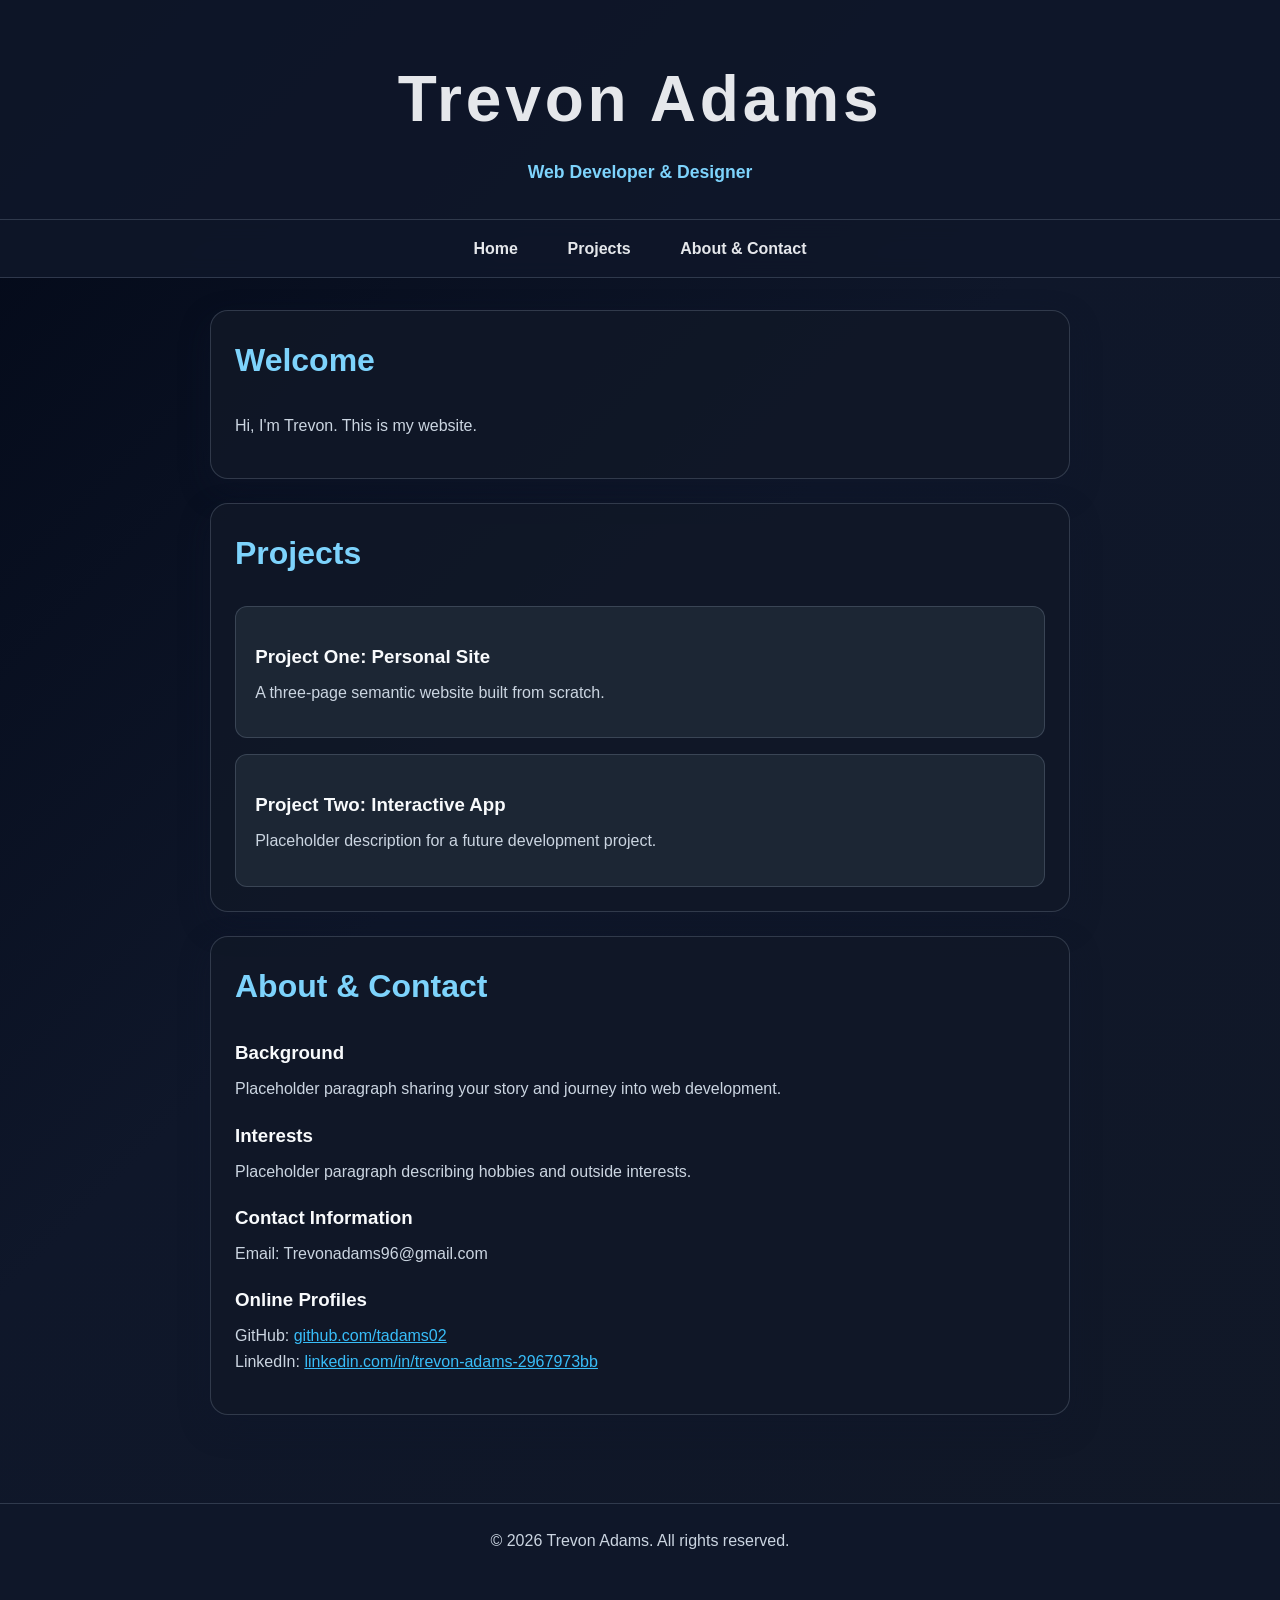
==== index.html @ 0c6b93f3 "Add portfolio website Co-authored-by: Copilot <223556219+Copilot@users.noreply.github.com>" ====
<!DOCTYPE html>
<html lang="en">
<head>
  <meta charset="UTF-8" />
  <meta name="viewport" content="width=device-width, initial-scale=1.0" />
  <title>Trevon Adams | Portfolio</title>
  <link rel="stylesheet" href="styles.css" />
</head>
<body>
  <header>
    <h1>Trevon Adams</h1>
    <p>Web Developer & Designer</p>
  </header>

  <nav>
    <ul>
      <li><a href="#home">Home</a></li>
      <li><a href="#projects">Projects</a></li>
      <li><a href="#about">About & Contact</a></li>
    </ul>
  </nav>

  <main>
    <section id="home">
      <h2>Welcome</h2>
      <p>Hi, I'm Trevon. This is my website.</p>
    </section>

    <section id="projects">
      <h2>Projects</h2>

      <article>
        <h3>Project One: Personal Site</h3>
        <p>A three-page semantic website built from scratch.</p>
      </article>

      <article>
        <h3>Project Two: Interactive App</h3>
        <p>Placeholder description for a future development project.</p>
      </article>
    </section>

    <section id="about">
      <h2>About & Contact</h2>

      <h3>Background</h3>
      <p>Placeholder paragraph sharing your story and journey into web development.</p>

      <h3>Interests</h3>
      <p>Placeholder paragraph describing hobbies and outside interests.</p>

      <h3>Contact Information</h3>
      <p>Email: Trevonadams96@gmail.com</p>

      <h3>Online Profiles</h3>
      <p>
        GitHub: <a href="https://github.com/tadams02" target="_blank" rel="noreferrer">github.com/tadams02</a><br />
        LinkedIn: <a href="https://www.linkedin.com/in/trevon-adams-2967973bb" target="_blank" rel="noreferrer">linkedin.com/in/trevon-adams-2967973bb</a>
      </p>
    </section>
  </main>

  <footer>
    <p>&copy; 2026 Trevon Adams. All rights reserved.</p>
  </footer>
</body>
</html>
---- styles.css ----
:root {
  --bg: #0f172a;
  --panel: #111827;
  --panel-alt: #1f2937;
  --text: #e5e7eb;
  --muted: #cbd5e1;
  --accent: #7dd3fc;
  --accent-strong: #38bdf8;
  --border: rgba(148, 163, 184, 0.25);
  --shadow: rgba(15, 23, 42, 0.4);
}

* {
  box-sizing: border-box;
}

html {
  scroll-behavior: smooth;
}

body {
  margin: 0;
  font-family: Arial, Helvetica, sans-serif;
  line-height: 1.6;
  color: var(--text);
  background: linear-gradient(135deg, #020817 0%, #0f172a 45%, #111827 100%);
}

header {
  background: rgba(15, 23, 42, 0.9);
  border-bottom: 1px solid var(--border);
  padding: 3rem 1.25rem 2rem;
  text-align: center;
}

header h1 {
  margin: 0;
  font-size: clamp(2.2rem, 5vw, 4rem);
  letter-spacing: 0.06em;
}

header p {
  margin: 0.5rem 0 0;
  color: var(--accent);
  font-size: 1.1rem;
  font-weight: 600;
}

nav {
  position: sticky;
  top: 0;
  background: rgba(15, 23, 42, 0.9);
  backdrop-filter: blur(10px);
  border-bottom: 1px solid var(--border);
  z-index: 10;
}

nav ul {
  list-style: none;
  display: flex;
  justify-content: center;
  gap: 1.5rem;
  margin: 0;
  padding: 1rem;
  flex-wrap: wrap;
}

nav a {
  color: var(--text);
  text-decoration: none;
  font-weight: 600;
  padding: 0.5rem 0.8rem;
  border-radius: 999px;
  transition: background-color 0.2s ease, color 0.2s ease;
}

nav a:hover,
nav a:focus {
  background: rgba(125, 211, 252, 0.15);
  color: var(--accent);
}

main {
  max-width: 900px;
  margin: 0 auto;
  padding: 2rem 1.25rem 4rem;
}

section {
  background: rgba(17, 24, 39, 0.85);
  border: 1px solid var(--border);
  border-radius: 18px;
  padding: 1.5rem;
  margin-bottom: 1.5rem;
  box-shadow: 0 12px 30px var(--shadow);
}

section h2 {
  margin-top: 0;
  font-size: 2rem;
  color: var(--accent);
}

article {
  background: rgba(31, 41, 55, 0.9);
  border: 1px solid var(--border);
  border-radius: 12px;
  padding: 1rem 1.2rem;
  margin-top: 1rem;
}

h3 {
  margin-bottom: 0.5rem;
  color: #f8fafc;
}

p {
  margin-top: 0;
  color: var(--muted);
}

a {
  color: var(--accent-strong);
}

footer {
  text-align: center;
  padding: 1.5rem 1rem 2.5rem;
  color: var(--muted);
  border-top: 1px solid var(--border);
  background: rgba(15, 23, 42, 0.8);
}

@media (max-width: 600px) {
  nav ul {
    gap: 0.5rem;
  }

  section {
    padding: 1.1rem;
  }
}
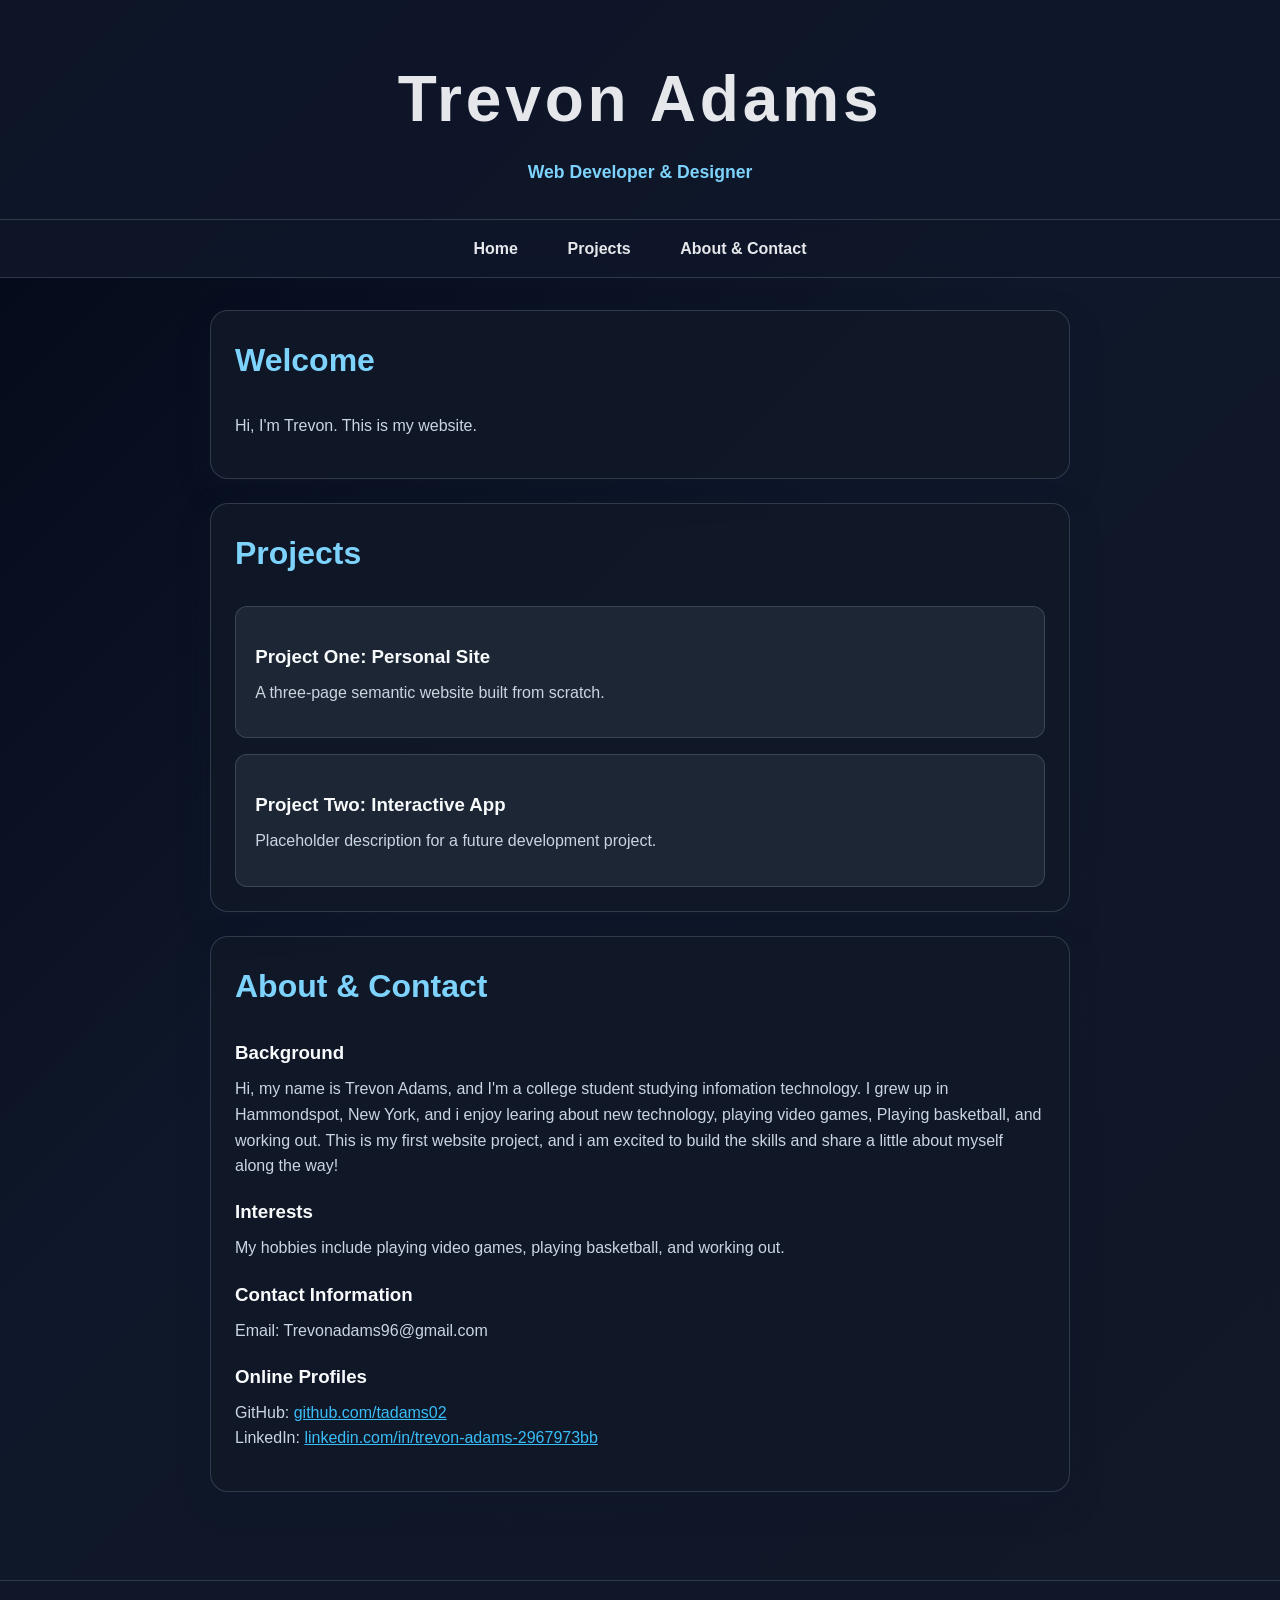
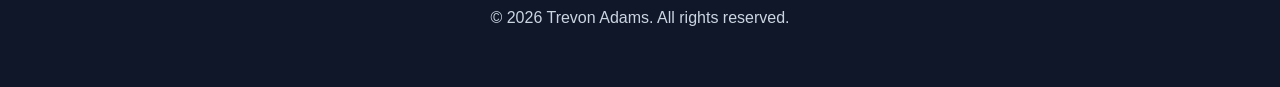
==== commit 7744d44c: "Sync latest portfolio site changes Co-authored-by: Copilot <223556219+Copilot@users.noreply.github.c" ====
--- a/index.html
+++ b/index.html
@@ -44,10 +44,10 @@
       <h2>About & Contact</h2>
 
       <h3>Background</h3>
-      <p>Placeholder paragraph sharing your story and journey into web development.</p>
+      <p>Hi, my name is Trevon Adams, and I'm  a college student studying infomation technology. I grew up in Hammondspot, New York, and i enjoy learing about new technology, playing video games, Playing basketball, and working out. This is my first website project, and i am excited to build the skills and share a little about myself along the way!</p>
 
       <h3>Interests</h3>
-      <p>Placeholder paragraph describing hobbies and outside interests.</p>
+      <p>My hobbies include playing video games, playing basketball, and working out.</p>
 
       <h3>Contact Information</h3>
       <p>Email: Trevonadams96@gmail.com</p>
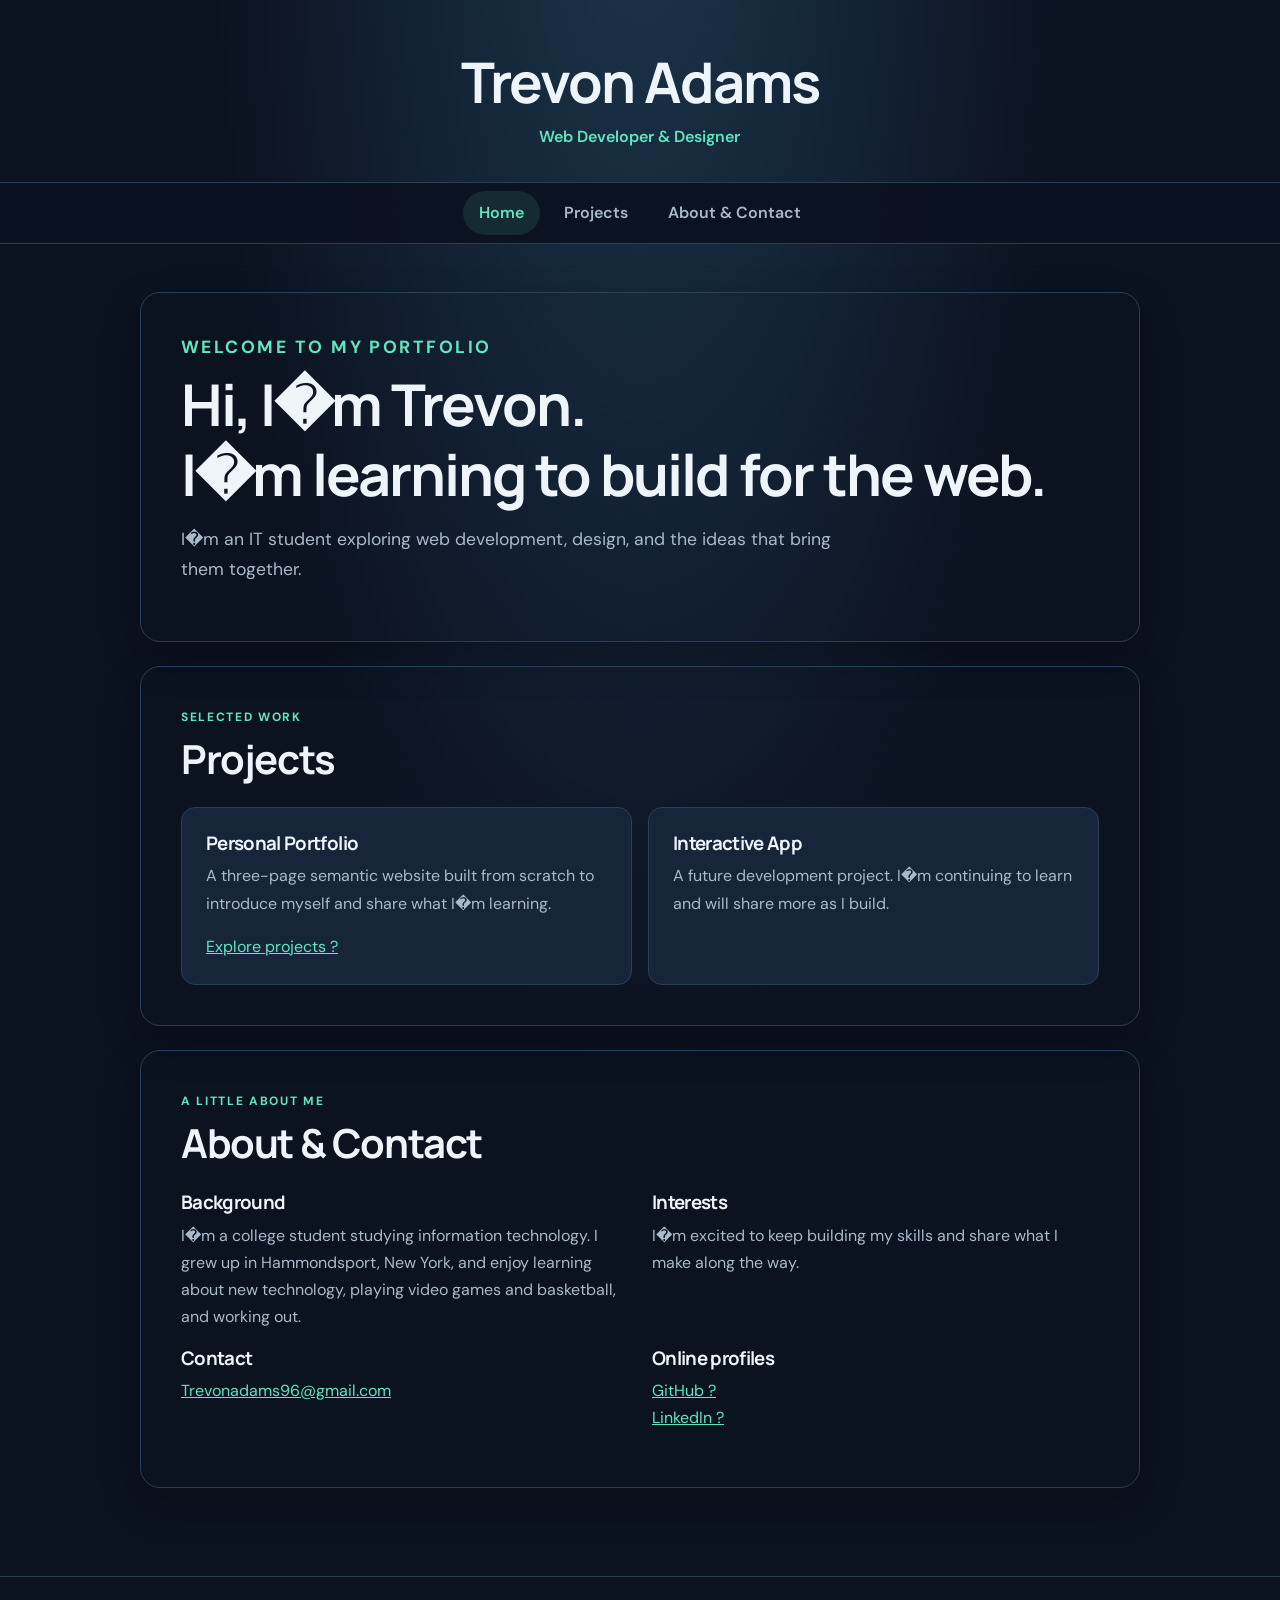
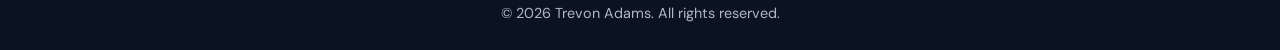
==== commit ac964568: "Refresh portfolio styling and responsive layouts" ====
--- a/index.html
+++ b/index.html
@@ -1,67 +1,4 @@
 <!DOCTYPE html>
 <html lang="en">
-<head>
-  <meta charset="UTF-8" />
-  <meta name="viewport" content="width=device-width, initial-scale=1.0" />
-  <title>Trevon Adams | Portfolio</title>
-  <link rel="stylesheet" href="styles.css" />
-</head>
-<body>
-  <header>
-    <h1>Trevon Adams</h1>
-    <p>Web Developer & Designer</p>
-  </header>
-
-  <nav>
-    <ul>
-      <li><a href="#home">Home</a></li>
-      <li><a href="#projects">Projects</a></li>
-      <li><a href="#about">About & Contact</a></li>
-    </ul>
-  </nav>
-
-  <main>
-    <section id="home">
-      <h2>Welcome</h2>
-      <p>Hi, I'm Trevon. This is my website.</p>
-    </section>
-
-    <section id="projects">
-      <h2>Projects</h2>
-
-      <article>
-        <h3>Project One: Personal Site</h3>
-        <p>A three-page semantic website built from scratch.</p>
-      </article>
-
-      <article>
-        <h3>Project Two: Interactive App</h3>
-        <p>Placeholder description for a future development project.</p>
-      </article>
-    </section>
-
-    <section id="about">
-      <h2>About & Contact</h2>
-
-      <h3>Background</h3>
-      <p>Hi, my name is Trevon Adams, and I'm  a college student studying infomation technology. I grew up in Hammondspot, New York, and i enjoy learing about new technology, playing video games, Playing basketball, and working out. This is my first website project, and i am excited to build the skills and share a little about myself along the way!</p>
-
-      <h3>Interests</h3>
-      <p>My hobbies include playing video games, playing basketball, and working out.</p>
-
-      <h3>Contact Information</h3>
-      <p>Email: Trevonadams96@gmail.com</p>
-
-      <h3>Online Profiles</h3>
-      <p>
-        GitHub: <a href="https://github.com/tadams02" target="_blank" rel="noreferrer">github.com/tadams02</a><br />
-        LinkedIn: <a href="https://www.linkedin.com/in/trevon-adams-2967973bb" target="_blank" rel="noreferrer">linkedin.com/in/trevon-adams-2967973bb</a>
-      </p>
-    </section>
-  </main>
-
-  <footer>
-    <p>&copy; 2026 Trevon Adams. All rights reserved.</p>
-  </footer>
-</body>
-</html>
+<head><meta charset="UTF-8" /><meta name="viewport" content="width=device-width, initial-scale=1.0" /><title>Trevon Adams | Portfolio</title><link rel="preconnect" href="https://fonts.googleapis.com" /><link rel="preconnect" href="https://fonts.gstatic.com" crossorigin /><link href="https://fonts.googleapis.com/css2?family=DM+Sans:wght@400;500;600;700&family=Manrope:wght@600;700;800&display=swap" rel="stylesheet" /><link rel="stylesheet" href="styles.css" /></head>
+<body><header><a class="brand" href="index.html"><h1>Trevon Adams</h1><p>Web Developer &amp; Designer</p></a></header><nav aria-label="Main navigation"><ul><li><a href="index.html" aria-current="page">Home</a></li><li><a href="projects.html">Projects</a></li><li><a href="about.html">About &amp; Contact</a></li></ul></nav><main><section id="home" class="hero"><p class="eyebrow">Welcome to my portfolio</p><h2>Hi, I�m Trevon.<br />I�m learning to build for the web.</h2><p>I�m an IT student exploring web development, design, and the ideas that bring them together.</p></section><section id="projects"><div class="section-heading"><p class="eyebrow">Selected work</p><h2>Projects</h2></div><div class="card-grid"><article><h3>Personal Portfolio</h3><p>A three-page semantic website built from scratch to introduce myself and share what I�m learning.</p><a href="projects.html">Explore projects ?</a></article><article><h3>Interactive App</h3><p>A future development project. I�m continuing to learn and will share more as I build.</p></article></div></section><section id="about"><div class="section-heading"><p class="eyebrow">A little about me</p><h2>About &amp; Contact</h2></div><div class="about-grid"><div><h3>Background</h3><p>I�m a college student studying information technology. I grew up in Hammondsport, New York, and enjoy learning about new technology, playing video games and basketball, and working out.</p></div><div><h3>Interests</h3><p>I�m excited to keep building my skills and share what I make along the way.</p></div><div><h3>Contact</h3><p><a href="mailto:Trevonadams96@gmail.com">Trevonadams96@gmail.com</a></p></div><div><h3>Online profiles</h3><p><a href="https://github.com/tadams02" target="_blank" rel="noreferrer">GitHub ?</a><br /><a href="https://www.linkedin.com/in/trevon-adams-2967973bb" target="_blank" rel="noreferrer">LinkedIn ?</a></p></div></div></section></main><footer><p>&copy; 2026 Trevon Adams. All rights reserved.</p></footer></body></html>
--- a/styles.css
+++ b/styles.css
@@ -1,142 +1,39 @@
-:root {
-  --bg: #0f172a;
-  --panel: #111827;
-  --panel-alt: #1f2937;
-  --text: #e5e7eb;
-  --muted: #cbd5e1;
-  --accent: #7dd3fc;
-  --accent-strong: #38bdf8;
-  --border: rgba(148, 163, 184, 0.25);
-  --shadow: rgba(15, 23, 42, 0.4);
-}
-
-* {
-  box-sizing: border-box;
-}
-
-html {
-  scroll-behavior: smooth;
-}
-
-body {
-  margin: 0;
-  font-family: Arial, Helvetica, sans-serif;
-  line-height: 1.6;
-  color: var(--text);
-  background: linear-gradient(135deg, #020817 0%, #0f172a 45%, #111827 100%);
-}
-
-header {
-  background: rgba(15, 23, 42, 0.9);
-  border-bottom: 1px solid var(--border);
-  padding: 3rem 1.25rem 2rem;
-  text-align: center;
-}
-
-header h1 {
-  margin: 0;
-  font-size: clamp(2.2rem, 5vw, 4rem);
-  letter-spacing: 0.06em;
-}
-
-header p {
-  margin: 0.5rem 0 0;
-  color: var(--accent);
-  font-size: 1.1rem;
-  font-weight: 600;
-}
-
-nav {
-  position: sticky;
-  top: 0;
-  background: rgba(15, 23, 42, 0.9);
-  backdrop-filter: blur(10px);
-  border-bottom: 1px solid var(--border);
-  z-index: 10;
-}
-
-nav ul {
-  list-style: none;
-  display: flex;
-  justify-content: center;
-  gap: 1.5rem;
-  margin: 0;
-  padding: 1rem;
-  flex-wrap: wrap;
-}
-
-nav a {
-  color: var(--text);
-  text-decoration: none;
-  font-weight: 600;
-  padding: 0.5rem 0.8rem;
-  border-radius: 999px;
-  transition: background-color 0.2s ease, color 0.2s ease;
-}
-
-nav a:hover,
-nav a:focus {
-  background: rgba(125, 211, 252, 0.15);
-  color: var(--accent);
-}
-
-main {
-  max-width: 900px;
-  margin: 0 auto;
-  padding: 2rem 1.25rem 4rem;
-}
-
-section {
-  background: rgba(17, 24, 39, 0.85);
-  border: 1px solid var(--border);
-  border-radius: 18px;
-  padding: 1.5rem;
-  margin-bottom: 1.5rem;
-  box-shadow: 0 12px 30px var(--shadow);
-}
-
-section h2 {
-  margin-top: 0;
-  font-size: 2rem;
-  color: var(--accent);
-}
-
-article {
-  background: rgba(31, 41, 55, 0.9);
-  border: 1px solid var(--border);
-  border-radius: 12px;
-  padding: 1rem 1.2rem;
-  margin-top: 1rem;
-}
-
-h3 {
-  margin-bottom: 0.5rem;
-  color: #f8fafc;
-}
-
-p {
-  margin-top: 0;
-  color: var(--muted);
-}
-
-a {
-  color: var(--accent-strong);
-}
-
-footer {
-  text-align: center;
-  padding: 1.5rem 1rem 2.5rem;
-  color: var(--muted);
-  border-top: 1px solid var(--border);
-  background: rgba(15, 23, 42, 0.8);
-}
-
-@media (max-width: 600px) {
-  nav ul {
-    gap: 0.5rem;
-  }
-
-  section {
-    padding: 1.1rem;
-  }
-}
+:root { --bg:#0b1220; --surface:#111c2d; --surface-soft:#17253a; --text:#edf4fa; --muted:#a9bacb; --accent:#63e6be; --line:#294057; --space:8px; }
+* { box-sizing:border-box; }
+html { scroll-behavior:smooth; }
+body { margin:0; background:radial-gradient(ellipse at 50% -10%,#1c354b 0%,var(--bg) 48%); color:var(--text); font:400 16px/1.7 'DM Sans',sans-serif; }
+h1,h2,h3 { font-family:'Manrope',sans-serif; line-height:1.2; letter-spacing:-.035em; }
+h2 { font-size:clamp(1.7rem,4vw,2.5rem); margin:0 0 16px; }
+p { color:var(--muted); margin:0 0 16px; }
+a { color:var(--accent); }
+header { text-align:center; padding:48px 24px 32px; }
+.brand { text-decoration:none; display:inline-block; }
+header h1 { font-size:clamp(2rem,5vw,3.5rem); margin:0; color:var(--text); }
+header p { color:var(--accent); font-weight:600; margin:8px 0 0; }
+nav { position:sticky; top:0; z-index:5; background:#0b1220ef; border-block:1px solid var(--line); backdrop-filter:blur(12px); }
+nav ul { display:flex; justify-content:center; flex-wrap:wrap; gap:8px; margin:0; padding:8px; list-style:none; }
+nav a { display:block; text-decoration:none; color:var(--muted); font-weight:600; padding:8px 16px; border-radius:999px; }
+nav a:hover,nav a:focus-visible,nav a[aria-current=page] { background:#63e6be1c; color:var(--accent); }
+main { width:min(calc(100% - 48px),1000px); margin:0 auto; padding:48px 0 64px; }
+section { min-width:0; background:linear-gradient(145deg,#142236ef,var(--surface)ef); border:1px solid var(--line); border-radius:20px; padding:clamp(24px,5vw,40px); margin-bottom:24px; box-shadow:0 16px 44px #0003; }
+.hero { min-height:270px; display:flex; flex-direction:column; justify-content:center; }
+.hero h2 { font-size:clamp(2rem,6vw,3.6rem); }
+.hero>p { max-width:58ch; font-size:1.1rem; }
+.eyebrow { color:var(--accent); text-transform:uppercase; letter-spacing:.14em; font-size:.75rem; font-weight:700; margin:0 0 8px; }
+.card-grid,.content-grid { display:grid; grid-template-columns:repeat(2,minmax(0,1fr)); gap:16px; }
+article { background:var(--surface-soft); border:1px solid var(--line); border-radius:14px; padding:24px; }
+article h3 { margin:0 0 8px; }
+.section-heading { margin-bottom:24px; }
+.about-grid { display:grid; grid-template-columns:repeat(2,minmax(0,1fr)); gap:0 24px; }
+.about-grid h3 { margin:0 0 8px; }
+.about-hero { flex-direction:row; align-items:center; gap:40px; }
+.about-hero>div { flex:1; }
+.about-hero img { width:min(32%,240px); aspect-ratio:1; object-fit:cover; border-radius:50%; border:4px solid #63e6be55; }
+.content-grid section { margin:0; }
+.content-grid section:first-child,.content-grid .contact-card { grid-column:span 2; }
+.skill-list { color:var(--muted); padding-left:24px; }
+.skill-list li { margin-bottom:8px; }
+footer { border-top:1px solid var(--line); padding:24px; text-align:center; }
+footer p { margin:0; font-size:.9rem; }
+@media (max-width:768px) { main { width:min(calc(100% - 32px),1000px); padding-top:32px; } .about-hero { gap:24px; } }
+@media (max-width:480px) { nav ul { gap:0; } nav a { padding:8px 12px; font-size:.9rem; } main { width:calc(100% - 24px); padding:24px 0 40px; } section { padding:24px; border-radius:16px; } .card-grid,.content-grid,.about-grid { grid-template-columns:1fr; } .content-grid section:first-child,.content-grid .contact-card { grid-column:auto; } .about-hero { flex-direction:column-reverse; align-items:flex-start; gap:24px; } .about-hero img { width:144px; } }
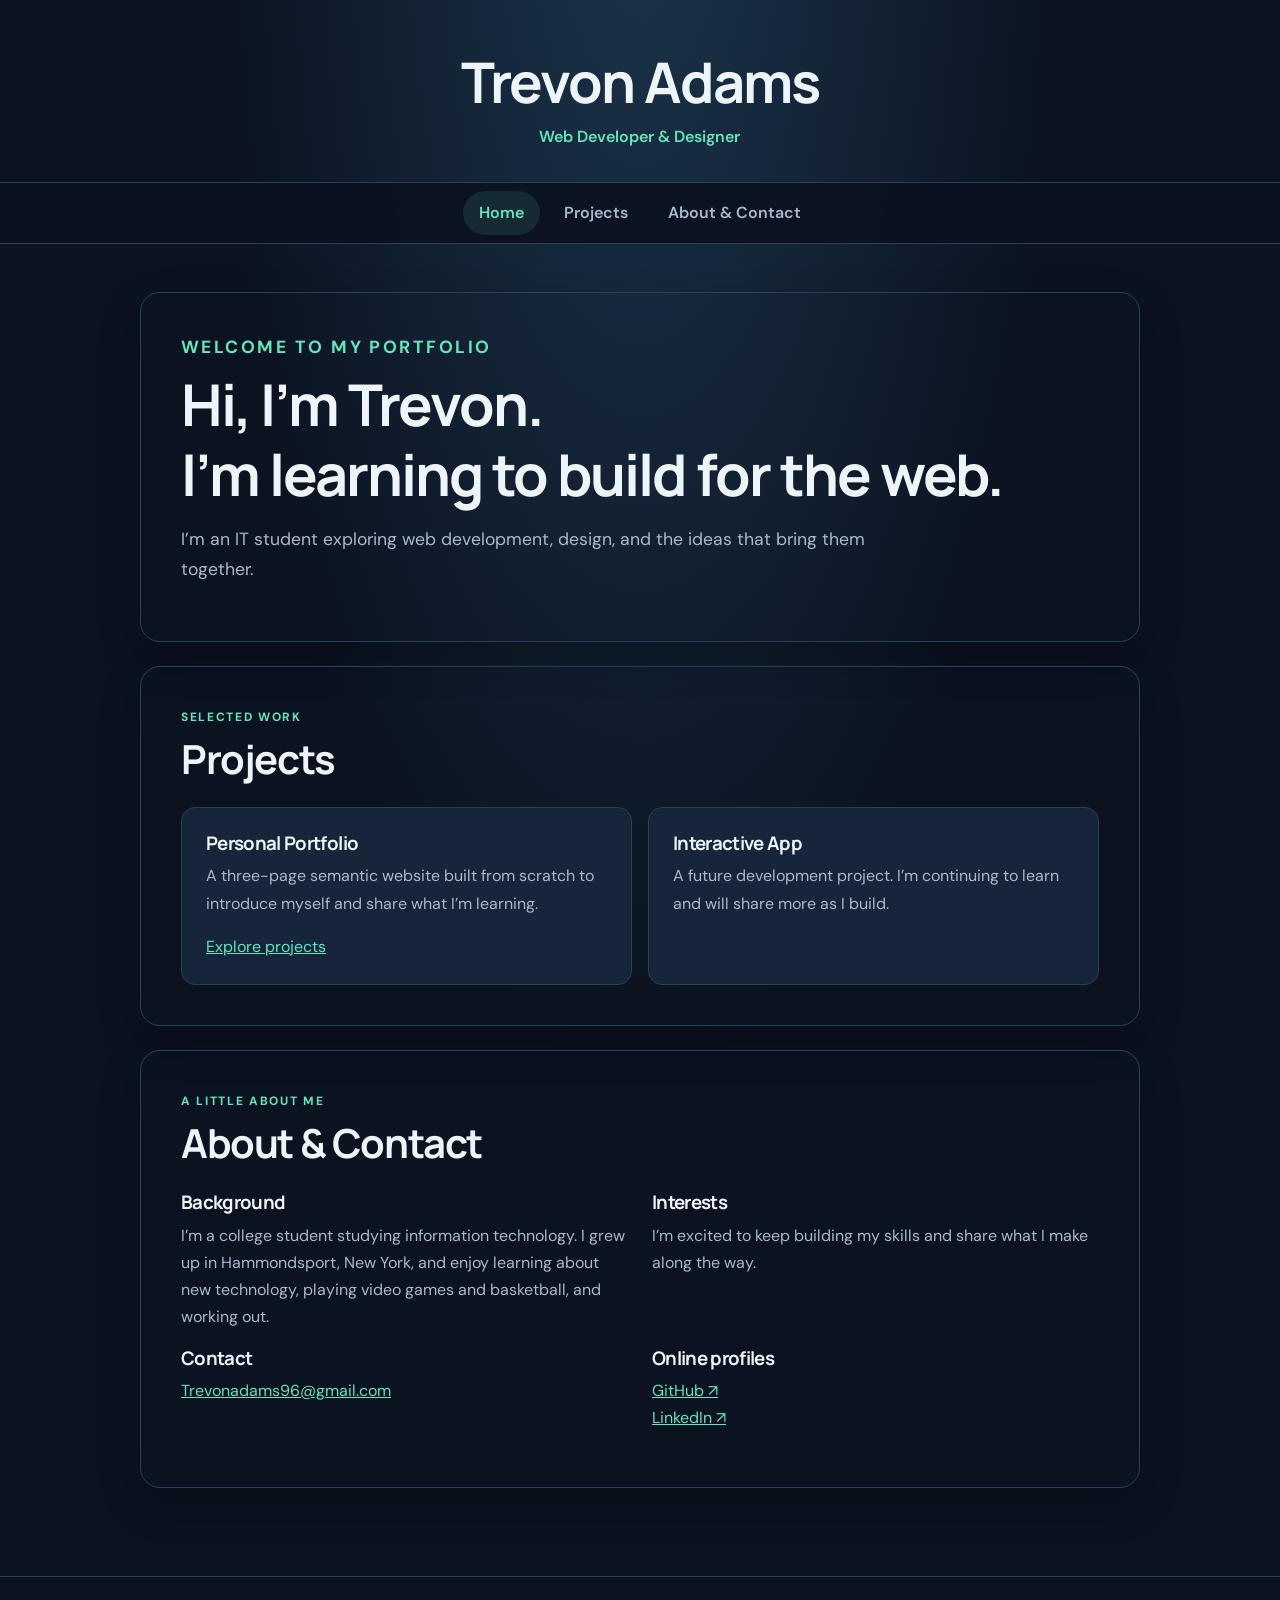
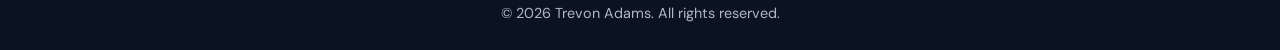
==== commit 1197e2c7: "Fix broken portfolio text Co-authored-by: Copilot <223556219+Copilot@users.noreply.github.com>" ====
--- a/index.html
+++ b/index.html
@@ -1,4 +1,4 @@
 <!DOCTYPE html>
 <html lang="en">
 <head><meta charset="UTF-8" /><meta name="viewport" content="width=device-width, initial-scale=1.0" /><title>Trevon Adams | Portfolio</title><link rel="preconnect" href="https://fonts.googleapis.com" /><link rel="preconnect" href="https://fonts.gstatic.com" crossorigin /><link href="https://fonts.googleapis.com/css2?family=DM+Sans:wght@400;500;600;700&family=Manrope:wght@600;700;800&display=swap" rel="stylesheet" /><link rel="stylesheet" href="styles.css" /></head>
-<body><header><a class="brand" href="index.html"><h1>Trevon Adams</h1><p>Web Developer &amp; Designer</p></a></header><nav aria-label="Main navigation"><ul><li><a href="index.html" aria-current="page">Home</a></li><li><a href="projects.html">Projects</a></li><li><a href="about.html">About &amp; Contact</a></li></ul></nav><main><section id="home" class="hero"><p class="eyebrow">Welcome to my portfolio</p><h2>Hi, I�m Trevon.<br />I�m learning to build for the web.</h2><p>I�m an IT student exploring web development, design, and the ideas that bring them together.</p></section><section id="projects"><div class="section-heading"><p class="eyebrow">Selected work</p><h2>Projects</h2></div><div class="card-grid"><article><h3>Personal Portfolio</h3><p>A three-page semantic website built from scratch to introduce myself and share what I�m learning.</p><a href="projects.html">Explore projects ?</a></article><article><h3>Interactive App</h3><p>A future development project. I�m continuing to learn and will share more as I build.</p></article></div></section><section id="about"><div class="section-heading"><p class="eyebrow">A little about me</p><h2>About &amp; Contact</h2></div><div class="about-grid"><div><h3>Background</h3><p>I�m a college student studying information technology. I grew up in Hammondsport, New York, and enjoy learning about new technology, playing video games and basketball, and working out.</p></div><div><h3>Interests</h3><p>I�m excited to keep building my skills and share what I make along the way.</p></div><div><h3>Contact</h3><p><a href="mailto:Trevonadams96@gmail.com">Trevonadams96@gmail.com</a></p></div><div><h3>Online profiles</h3><p><a href="https://github.com/tadams02" target="_blank" rel="noreferrer">GitHub ?</a><br /><a href="https://www.linkedin.com/in/trevon-adams-2967973bb" target="_blank" rel="noreferrer">LinkedIn ?</a></p></div></div></section></main><footer><p>&copy; 2026 Trevon Adams. All rights reserved.</p></footer></body></html>
+<body><header><a class="brand" href="index.html"><h1>Trevon Adams</h1><p>Web Developer &amp; Designer</p></a></header><nav aria-label="Main navigation"><ul><li><a href="index.html" aria-current="page">Home</a></li><li><a href="projects.html">Projects</a></li><li><a href="about.html">About &amp; Contact</a></li></ul></nav><main><section id="home" class="hero"><p class="eyebrow">Welcome to my portfolio</p><h2>Hi, I’m Trevon.<br />I’m learning to build for the web.</h2><p>I’m an IT student exploring web development, design, and the ideas that bring them together.</p></section><section id="projects"><div class="section-heading"><p class="eyebrow">Selected work</p><h2>Projects</h2></div><div class="card-grid"><article><h3>Personal Portfolio</h3><p>A three-page semantic website built from scratch to introduce myself and share what I’m learning.</p><a href="projects.html">Explore projects</a></article><article><h3>Interactive App</h3><p>A future development project. I’m continuing to learn and will share more as I build.</p></article></div></section><section id="about"><div class="section-heading"><p class="eyebrow">A little about me</p><h2>About &amp; Contact</h2></div><div class="about-grid"><div><h3>Background</h3><p>I’m a college student studying information technology. I grew up in Hammondsport, New York, and enjoy learning about new technology, playing video games and basketball, and working out.</p></div><div><h3>Interests</h3><p>I’m excited to keep building my skills and share what I make along the way.</p></div><div><h3>Contact</h3><p><a href="mailto:Trevonadams96@gmail.com">Trevonadams96@gmail.com</a></p></div><div><h3>Online profiles</h3><p><a href="https://github.com/tadams02" target="_blank" rel="noreferrer">GitHub ↗</a><br /><a href="https://www.linkedin.com/in/trevon-adams-2967973bb" target="_blank" rel="noreferrer">LinkedIn ↗</a></p></div></div></section></main><footer><p>&copy; 2026 Trevon Adams. All rights reserved.</p></footer></body></html>
